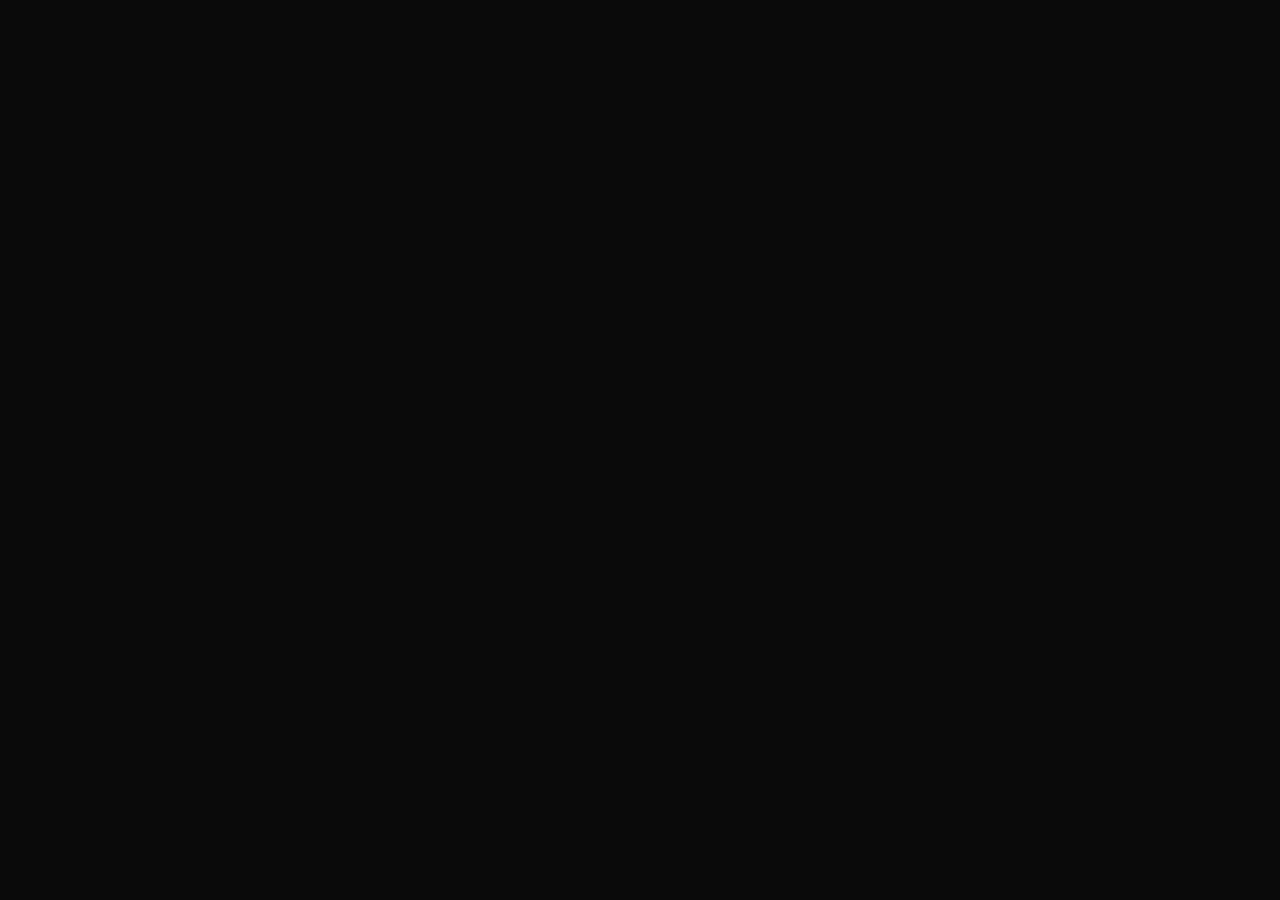
==== index.html @ fe95b764 "Add files via upload" ====
<!DOCTYPE html>
<html lang="es">
<head>
  <meta charset="UTF-8" />
  <title>QuantumDomo PASC</title>

  <!-- Responsive -->
  <meta name="viewport" content="width=device-width, initial-scale=1.0" />

  <!-- PWA -->
  <meta name="theme-color" content="#0a0a0a" />
  <meta name="mobile-web-app-capable" content="yes" />
  <meta name="apple-mobile-web-app-capable" content="yes" />
  <meta name="apple-mobile-web-app-status-bar-style" content="black" />

  <!-- Manifest inline -->
  <link rel="manifest" href="data:application/json,{
    &quot;name&quot;: &quot;QuantumDomo PASC&quot;,
    &quot;short_name&quot;: &quot;QuantumDomo&quot;,
    &quot;start_url&quot;: &quot;.&quot;,
    &quot;display&quot;: &quot;standalone&quot;,
    &quot;background_color&quot;: &quot;#0a0a0a&quot;,
    &quot;theme_color&quot;: &quot;#0a0a0a&quot;,
    &quot;icons&quot;: [
      {
        &quot;src&quot;: &quot;[data-uri]&quot;,
        &quot;sizes&quot;: &quot;192x192&quot;,
        &quot;type&quot;: &quot;image/png&quot;
      },
      {
        &quot;src&quot;: &quot;[data-uri]&quot;,
        &quot;sizes&quot;: &quot;512x512&quot;,
        &quot;type&quot;: &quot;image/png&quot;
      }
    ]
  }">

  <style>
    body {
      margin: 0;
      font-family: system-ui, -apple-system, BlinkMacSystemFont, sans-serif;
      background: #0a0a0a;
      color: #eaeaea
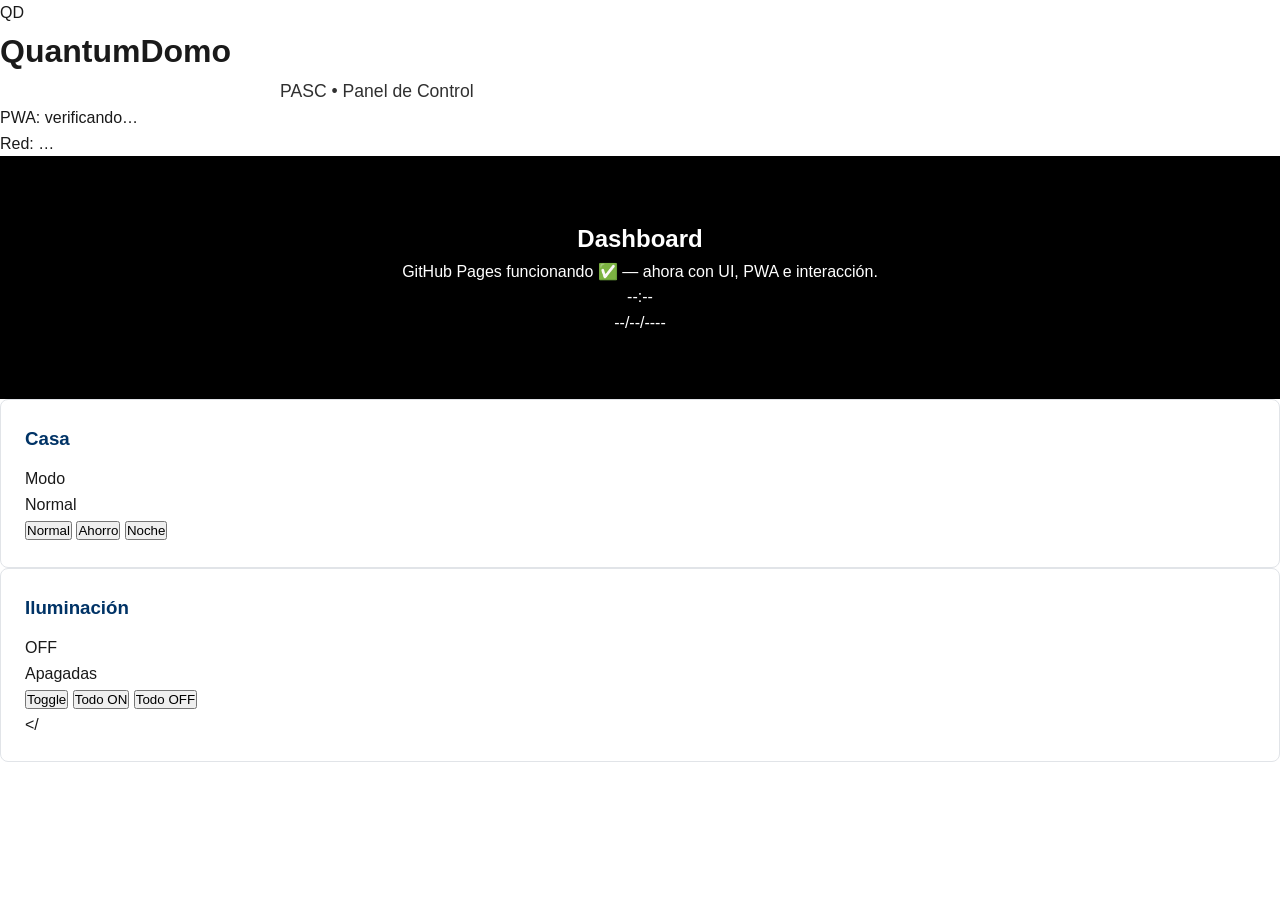
==== commit 79ad842c: "Actualizar index.html" ====
--- a/index.html
+++ b/index.html
@@ -2,10 +2,8 @@
 <html lang="es">
 <head>
   <meta charset="UTF-8" />
+  <meta name="viewport" content="width=device-width, initial-scale=1.0" />
   <title>QuantumDomo PASC</title>
-
-  <!-- Responsive -->
-  <meta name="viewport" content="width=device-width, initial-scale=1.0" />
 
   <!-- PWA -->
   <meta name="theme-color" content="#0a0a0a" />
@@ -13,31 +11,71 @@
   <meta name="apple-mobile-web-app-capable" content="yes" />
   <meta name="apple-mobile-web-app-status-bar-style" content="black" />
 
-  <!-- Manifest inline -->
-  <link rel="manifest" href="data:application/json,{
-    &quot;name&quot;: &quot;QuantumDomo PASC&quot;,
-    &quot;short_name&quot;: &quot;QuantumDomo&quot;,
-    &quot;start_url&quot;: &quot;.&quot;,
-    &quot;display&quot;: &quot;standalone&quot;,
-    &quot;background_color&quot;: &quot;#0a0a0a&quot;,
-    &quot;theme_color&quot;: &quot;#0a0a0a&quot;,
-    &quot;icons&quot;: [
-      {
-        &quot;src&quot;: &quot;[data-uri]&quot;,
-        &quot;sizes&quot;: &quot;192x192&quot;,
-        &quot;type&quot;: &quot;image/png&quot;
-      },
-      {
-        &quot;src&quot;: &quot;[data-uri]&quot;,
-        &quot;sizes&quot;: &quot;512x512&quot;,
-        &quot;type&quot;: &quot;image/png&quot;
-      }
-    ]
-  }">
+  <link rel="manifest" href="./manifest.webmanifest" />
+  <link rel="icon" href="./icons/icon-192.png" />
+  <link rel="apple-touch-icon" href="./icons/icon-192.png" />
 
-  <style>
-    body {
-      margin: 0;
-      font-family: system-ui, -apple-system, BlinkMacSystemFont, sans-serif;
-      background: #0a0a0a;
-      color: #eaeaea+  <link rel="stylesheet" href="./style.css" />
+</head>
+<body>
+  <div class="app">
+    <header class="topbar">
+      <div class="brand">
+        <div class="logo">QD</div>
+        <div class="brand-text">
+          <h1>QuantumDomo</h1>
+          <p class="subtitle">PASC • Panel de Control</p>
+        </div>
+      </div>
+
+      <div class="status">
+        <div class="pill" id="pwaStatus">PWA: verificando…</div>
+        <div class="pill" id="onlineStatus">Red: …</div>
+      </div>
+    </header>
+
+    <main class="content">
+      <section class="hero">
+        <div>
+          <h2>Dashboard</h2>
+          <p class="muted">
+            GitHub Pages funcionando ✅ — ahora con UI, PWA e interacción.
+          </p>
+        </div>
+
+        <div class="hero-right">
+          <div class="timebox">
+            <div class="time" id="clock">--:--</div>
+            <div class="date" id="date">--/--/----</div>
+          </div>
+
+          <button class="btn primary" id="installBtn" hidden>Instalar App</button>
+        </div>
+      </section>
+
+      <section class="grid">
+        <article class="card">
+          <div class="card-head">
+            <h3>Casa</h3>
+            <span class="tag">Modo</span>
+          </div>
+          <div class="big" id="modeLabel">Normal</div>
+          <div class="row">
+            <button class="btn" data-mode="Normal">Normal</button>
+            <button class="btn" data-mode="Ahorro">Ahorro</button>
+            <button class="btn" data-mode="Noche">Noche</button>
+          </div>
+        </article>
+
+        <article class="card">
+          <div class="card-head">
+            <h3>Iluminación</h3>
+            <span class="tag" id="lightsTag">OFF</span>
+          </div>
+          <div class="big" id="lightsLabel">Apagadas</div>
+          <div class="row">
+            <button class="btn primary" id="toggleLights">Toggle</button>
+            <button class="btn" id="allOn">Todo ON</button>
+            <button class="btn" id="allOff">Todo OFF</button>
+          </div>
+        </
--- a/style.css
+++ b/style.css
@@ -0,0 +1,96 @@
+* {
+  box-sizing: border-box;
+  margin: 0;
+  padding: 0;
+  font-family: "Segoe UI", Tahoma, sans-serif;
+}
+
+body {
+  background-color: #ffffff;
+  color: #1a1a1a;
+  line-height: 1.6;
+}
+
+/* HERO */
+.hero {
+  background: #000000;
+  color: #ffffff;
+  text-align: center;
+  padding: 4rem 1rem;
+}
+
+.hero-logo {
+  max-width: 420px;
+  width: 90%;
+  margin-bottom: 1.5rem;
+}
+
+.hero h1 {
+  font-size: 2.5rem;
+  margin-bottom: 1rem;
+}
+
+.subtitle {
+  max-width: 720px;
+  margin: 0 auto;
+  font-size: 1.1rem;
+  opacity: 0.9;
+}
+
+/* SERVICES */
+.services {
+  padding: 4rem 1rem;
+  max-width: 1100px;
+  margin: auto;
+}
+
+.services h2 {
+  text-align: center;
+  margin-bottom: 2.5rem;
+}
+
+.service-grid {
+  display: grid;
+  grid-template-columns: repeat(auto-fit, minmax(260px, 1fr));
+  gap: 1.5rem;
+}
+
+.card {
+  border: 1px solid #e1e4e8;
+  border-radius: 8px;
+  padding: 1.5rem;
+  background: #ffffff;
+}
+
+.card h3 {
+  margin-bottom: 0.75rem;
+  color: #003366;
+}
+
+/* COMPLIANCE */
+.compliance {
+  background: #f4f6f8;
+  text-align: center;
+  padding: 3.5rem 1rem;
+}
+
+.compliance-logo {
+  max-width: 320px;
+  width: 80%;
+  margin: 1.5rem auto;
+}
+
+.compliance p {
+  max-width: 800px;
+  margin: auto;
+  font-size: 1rem;
+}
+
+/* FOOTER */
+footer {
+  background: #0b0b0b;
+  color: #cccccc;
+  text-align: center;
+  padding: 1.5rem 1rem;
+  font-size: 0.85rem;
+}
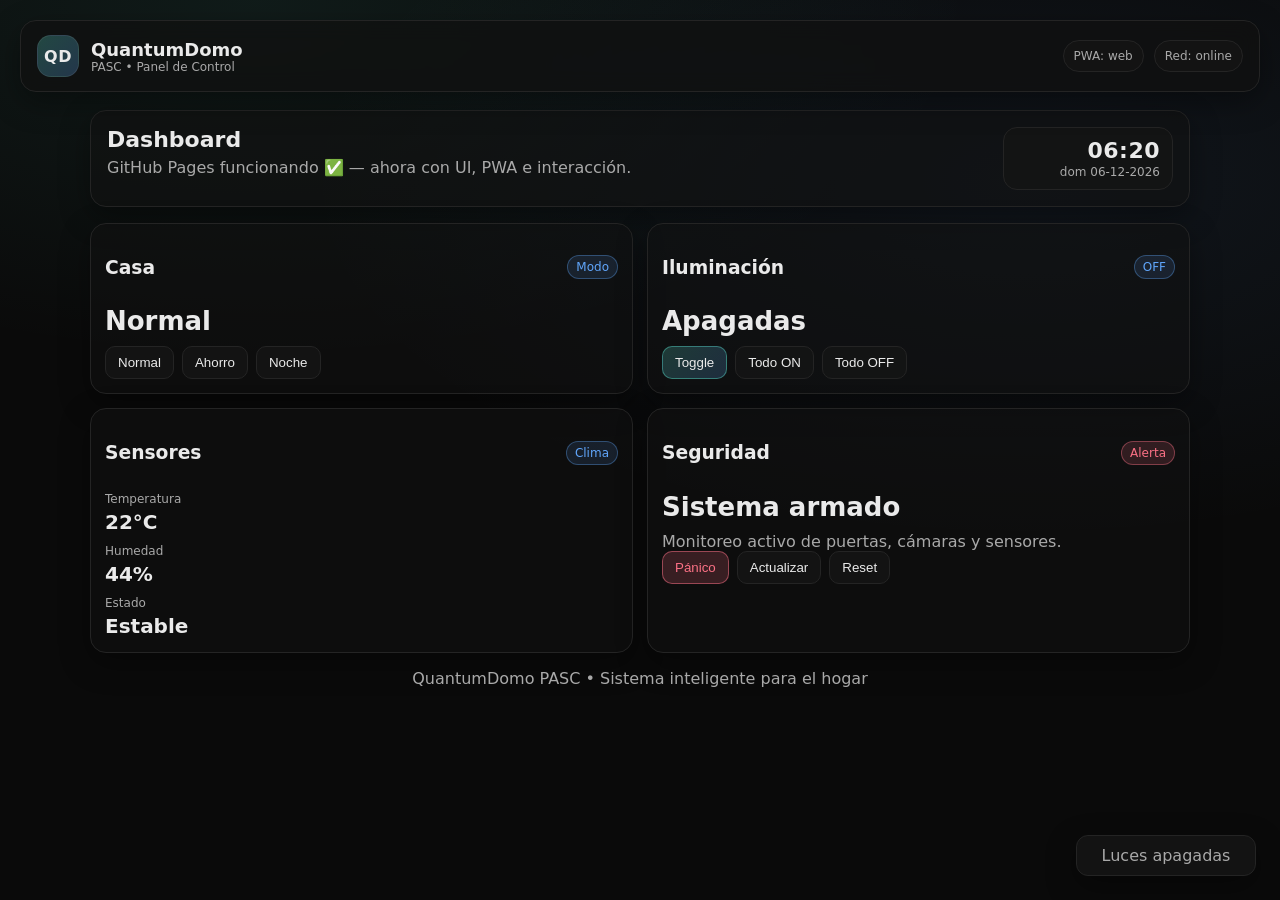
==== commit 0bc6a561: "Add dashboard cards and styling" ====
--- a/index.html
+++ b/index.html
@@ -78,4 +78,52 @@
             <button class="btn" id="allOn">Todo ON</button>
             <button class="btn" id="allOff">Todo OFF</button>
           </div>
-        </+        </article>
+
+        <article class="card">
+          <div class="card-head">
+            <h3>Sensores</h3>
+            <span class="tag">Clima</span>
+          </div>
+          <div class="stats">
+            <div>
+              <div class="stat-label">Temperatura</div>
+              <div class="stat"><span id="temp">--</span>°C</div>
+            </div>
+            <div>
+              <div class="stat-label">Humedad</div>
+              <div class="stat"><span id="hum">--</span>%</div>
+            </div>
+            <div>
+              <div class="stat-label">Estado</div>
+              <div class="stat" id="weather">--</div>
+            </div>
+          </div>
+        </article>
+
+        <article class="card">
+          <div class="card-head">
+            <h3>Seguridad</h3>
+            <span class="tag danger">Alerta</span>
+          </div>
+          <div class="big">Sistema armado</div>
+          <p class="muted">Monitoreo activo de puertas, cámaras y sensores.</p>
+          <div class="row">
+            <button class="btn danger" id="panicBtn">Pánico</button>
+            <button class="btn" id="refreshBtn">Actualizar</button>
+            <button class="btn" id="resetBtn">Reset</button>
+          </div>
+        </article>
+      </section>
+    </main>
+
+    <footer class="footer">
+      <p class="muted">QuantumDomo PASC • Sistema inteligente para el hogar</p>
+    </footer>
+  </div>
+
+  <div class="toast" id="toast" aria-live="polite"></div>
+
+  <script src="./app.js"></script>
+</body>
+</html>
--- a/style.css
+++ b/style.css
@@ -1,96 +1,198 @@
-* {
-  box-sizing: border-box;
-  margin: 0;
-  padding: 0;
-  font-family: "Segoe UI", Tahoma, sans-serif;
+:root{
+  --bg:#0a0a0a;
+  --panel:#111;
+  --panel2:#151515;
+  --text:#eaeaea;
+  --muted:#a9a9a9;
+  --line:#242424;
+  --accent:#5eead4;
+  --accent2:#60a5fa;
+  --danger:#fb7185;
+  --shadow: 0 10px 30px rgba(0,0,0,.35);
+  --radius: 16px;
 }
 
-body {
-  background-color: #ffffff;
-  color: #1a1a1a;
-  line-height: 1.6;
+*{ box-sizing:border-box; }
+html,body{ height:100%; }
+body{
+  margin:0;
+  font-family: system-ui, -apple-system, BlinkMacSystemFont, "Segoe UI", Roboto, sans-serif;
+  background: radial-gradient(1200px 600px at 20% 0%, rgba(94,234,212,.08), transparent 60%),
+              radial-gradient(1200px 600px at 80% 20%, rgba(96,165,250,.08), transparent 60%),
+              var(--bg);
+  color:var(--text);
 }
 
-/* HERO */
-.hero {
-  background: #000000;
-  color: #ffffff;
-  text-align: center;
-  padding: 4rem 1rem;
+.app{ min-height:100%; padding: 20px; }
+.topbar{
+  display:flex; align-items:center; justify-content:space-between;
+  gap:16px;
+  padding: 14px 16px;
+  border:1px solid var(--line);
+  background: rgba(17,17,17,.75);
+  backdrop-filter: blur(10px);
+  border-radius: var(--radius);
+  box-shadow: var(--shadow);
 }
 
-.hero-logo {
-  max-width: 420px;
-  width: 90%;
-  margin-bottom: 1.5rem;
+.brand{ display:flex; align-items:center; gap:12px; }
+.logo{
+  width:42px; height:42px; border-radius:14px;
+  display:grid; place-items:center;
+  background: linear-gradient(135deg, rgba(94,234,212,.25), rgba(96,165,250,.25));
+  border:1px solid rgba(255,255,255,.08);
+  font-weight:800;
+  letter-spacing:.5px;
+}
+.brand-text h1{ margin:0; font-size: 18px; }
+.subtitle{ margin:0; color:var(--muted); font-size: 12px; }
+
+.status{ display:flex; gap:10px; flex-wrap:wrap; justify-content:flex-end; }
+.pill{
+  font-size:12px;
+  padding:8px 10px;
+  border-radius: 999px;
+  border:1px solid var(--line);
+  background: rgba(21,21,21,.85);
+  color: var(--muted);
 }
 
-.hero h1 {
-  font-size: 2.5rem;
-  margin-bottom: 1rem;
+.content{ max-width: 1100px; margin: 18px auto 0; }
+.hero{
+  display:flex;
+  justify-content:space-between;
+  align-items:flex-start;
+  gap:16px;
+  padding: 16px;
+  border-radius: var(--radius);
+  border:1px solid var(--line);
+  background: rgba(17,17,17,.6);
+  box-shadow: var(--shadow);
 }
 
-.subtitle {
-  max-width: 720px;
-  margin: 0 auto;
-  font-size: 1.1rem;
-  opacity: 0.9;
+.hero h2{ margin:0 0 6px; font-size: 22px; }
+.muted{ color: var(--muted); margin:0; }
+
+.hero-right{
+  display:flex; align-items:center; gap:12px; flex-wrap:wrap; justify-content:flex-end;
 }
 
-/* SERVICES */
-.services {
-  padding: 4rem 1rem;
-  max-width: 1100px;
-  margin: auto;
+.timebox{
+  padding: 10px 12px;
+  border: 1px solid var(--line);
+  border-radius: 14px;
+  background: rgba(21,21,21,.8);
+  min-width: 170px;
+  text-align:right;
+}
+.time{ font-size: 22px; font-weight: 800; letter-spacing: .5px; }
+.date{ font-size: 12px; color: var(--muted); margin-top: 2px; }
+
+.grid{
+  margin-top: 16px;
+  display:grid;
+  grid-template-columns: repeat(12, 1fr);
+  gap: 14px;
 }
 
-.services h2 {
-  text-align: center;
-  margin-bottom: 2.5rem;
+.card{
+  grid-column: span 6;
+  padding: 14px;
+  border: 1px solid var(--line);
+  border-radius: var(--radius);
+  background: rgba(17,17,17,.55);
+  box-shadow: var(--shadow);
 }
 
-.service-grid {
-  display: grid;
-  grid-template-columns: repeat(auto-fit, minmax(260px, 1fr));
-  gap: 1.5rem;
+.card-head{
+  display:flex; justify-content:space-between; align-items:center;
+  margin-bottom: 10px;
 }
 
-.card {
-  border: 1px solid #e1e4e8;
-  border-radius: 8px;
-  padding: 1.5rem;
-  background: #ffffff;
+.tag{
+  font-size: 12px;
+  padding: 4px 8px;
+  border-radius: 999px;
+  background: rgba(96,165,250,.12);
+  border: 1px solid rgba(96,165,250,.35);
+  color: var(--accent2);
+}
+.tag.danger{
+  background: rgba(251,113,133,.15);
+  border-color: rgba(251,113,133,.4);
+  color: var(--danger);
 }
 
-.card h3 {
-  margin-bottom: 0.75rem;
-  color: #003366;
+.big{
+  font-size: 26px;
+  font-weight: 800;
+  margin-bottom: 10px;
 }
 
-/* COMPLIANCE */
-.compliance {
-  background: #f4f6f8;
-  text-align: center;
-  padding: 3.5rem 1rem;
+.row{
+  display:flex;
+  flex-wrap: wrap;
+  gap: 8px;
 }
 
-.compliance-logo {
-  max-width: 320px;
-  width: 80%;
-  margin: 1.5rem auto;
+.btn{
+  padding: 8px 12px;
+  border-radius: 10px;
+  border: 1px solid var(--line);
+  background: rgba(21,21,21,.9);
+  color: var(--text);
+  cursor: pointer;
+  transition: transform .15s ease, border-color .2s ease, background .2s ease;
+}
+.btn:hover{
+  transform: translateY(-1px);
+  border-color: rgba(94,234,212,.4);
+}
+.btn.primary{
+  background: linear-gradient(135deg, rgba(94,234,212,.2), rgba(96,165,250,.2));
+  border-color: rgba(94,234,212,.4);
+}
+.btn.danger{
+  background: rgba(251,113,133,.18);
+  border-color: rgba(251,113,133,.5);
+  color: var(--danger);
 }
 
-.compliance p {
-  max-width: 800px;
-  margin: auto;
-  font-size: 1rem;
+.stats{
+  display:grid;
+  gap: 10px;
+}
+.stat-label{
+  font-size: 12px;
+  color: var(--muted);
+  margin-bottom: 4px;
+}
+.stat{
+  font-size: 20px;
+  font-weight: 700;
 }
 
-/* FOOTER */
-footer {
-  background: #0b0b0b;
-  color: #cccccc;
+.footer{
   text-align: center;
-  padding: 1.5rem 1rem;
-  font-size: 0.85rem;
-}+  margin-top: 16px;
+}
+
+.toast{
+  position: fixed;
+  right: 24px;
+  bottom: 24px;
+  padding: 10px 14px;
+  border-radius: 12px;
+  border: 1px solid var(--line);
+  background: rgba(21,21,21,.9);
+  color: var(--muted);
+  box-shadow: var(--shadow);
+  min-width: 180px;
+  text-align: center;
+}
+
+@media (max-width: 900px){
+  .card{ grid-column: span 12; }
+  .hero{ flex-direction: column; }
+  .hero-right{ justify-content: flex-start; }
+}
